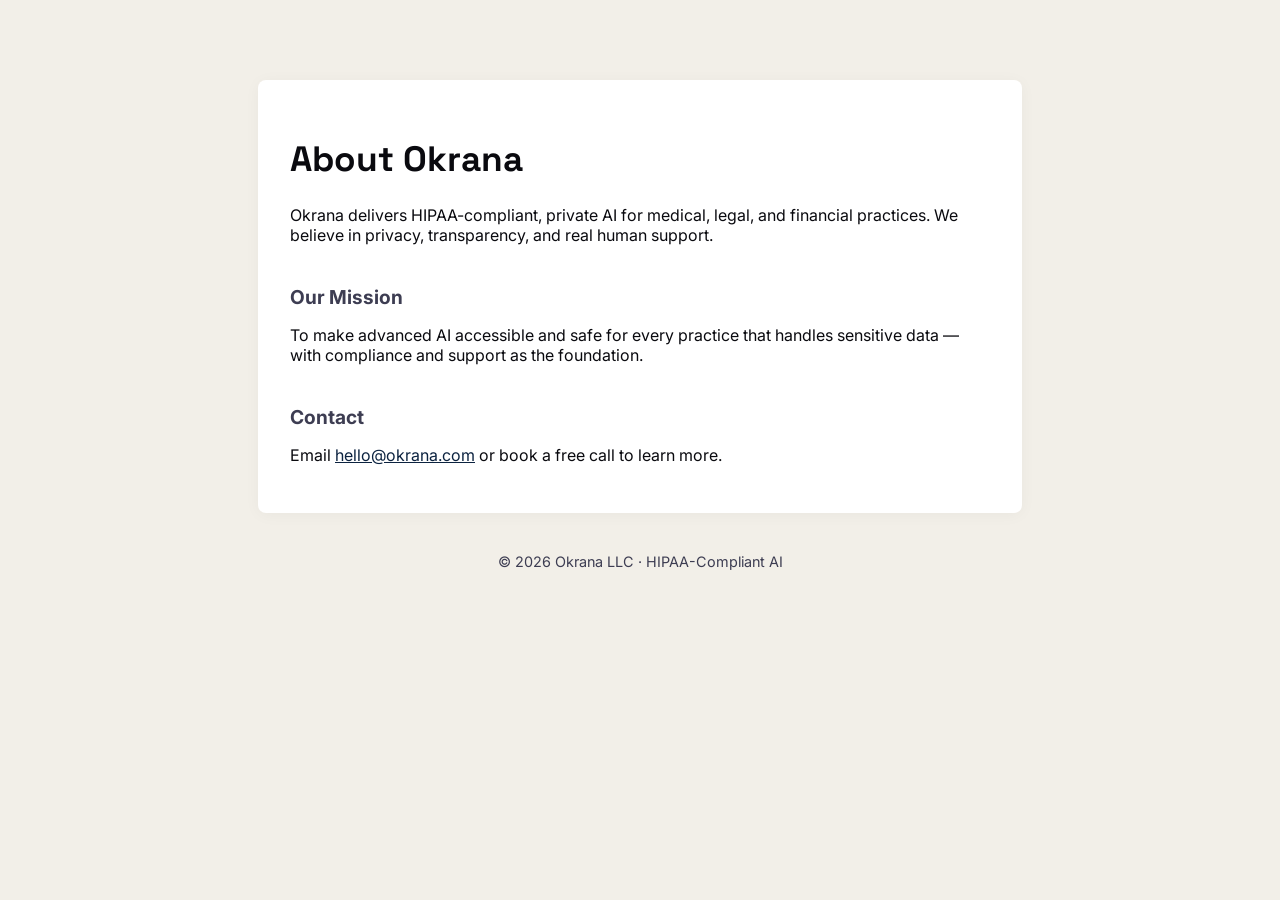
==== about.html @ 49268fcc "new web" ====
<!DOCTYPE html>
<html lang="en">
<head>
  <meta charset="UTF-8"/>
  <meta name="viewport" content="width=device-width,initial-scale=1.0"/>
  <title>About — Okrana</title>
  <link rel="icon" type="image/svg+xml" href="/favicon.svg"/>
  <link href="https://fonts.googleapis.com/css2?family=Space+Grotesk:wght@400;700&family=Inter:wght@300;400;500&display=swap" rel="stylesheet"/>
  <style>body{font-family:'Inter',sans-serif;background:#F2EFE8;color:#0A0A0F;margin:0;padding:0;}main{max-width:700px;margin:80px auto 40px;padding:2rem;background:#fff;border-radius:8px;box-shadow:0 2px 16px rgba(0,0,0,0.04);}h1{font-family:'Space Grotesk',sans-serif;font-size:2.2rem;margin-bottom:1.5rem;}h2{margin-top:2.5rem;font-size:1.2rem;color:#3D3D52;}a{color:#0C2340;text-decoration:underline;}footer{text-align:center;font-size:.9rem;color:#3D3D52;margin:2rem 0 0;}</style>
</head>
<body>
<main>
  <h1>About Okrana</h1>
  <p>Okrana delivers HIPAA-compliant, private AI for medical, legal, and financial practices. We believe in privacy, transparency, and real human support.</p>
  <h2>Our Mission</h2>
  <p>To make advanced AI accessible and safe for every practice that handles sensitive data — with compliance and support as the foundation.</p>
  <h2>Contact</h2>
  <p>Email <a href="mailto:hello@okrana.com">hello@okrana.com</a> or book a free call to learn more.</p>
</main>
<footer>© 2026 Okrana LLC · HIPAA-Compliant AI</footer>
</body>
</html>
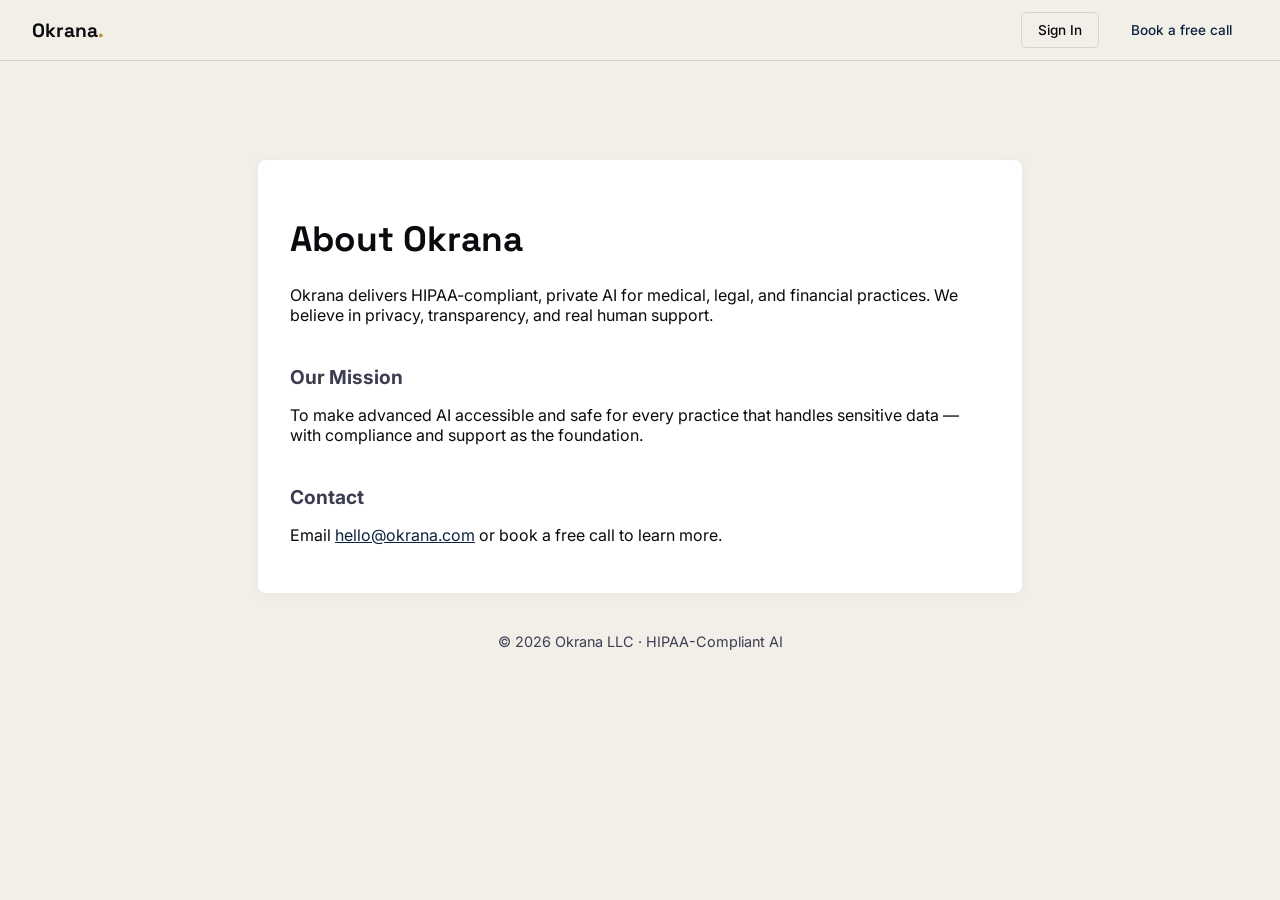
==== commit 09fdaa84: "new web" ====
--- a/about.html
+++ b/about.html
@@ -6,9 +6,16 @@
   <title>About — Okrana</title>
   <link rel="icon" type="image/svg+xml" href="/favicon.svg"/>
   <link href="https://fonts.googleapis.com/css2?family=Space+Grotesk:wght@400;700&family=Inter:wght@300;400;500&display=swap" rel="stylesheet"/>
-  <style>body{font-family:'Inter',sans-serif;background:#F2EFE8;color:#0A0A0F;margin:0;padding:0;}main{max-width:700px;margin:80px auto 40px;padding:2rem;background:#fff;border-radius:8px;box-shadow:0 2px 16px rgba(0,0,0,0.04);}h1{font-family:'Space Grotesk',sans-serif;font-size:2.2rem;margin-bottom:1.5rem;}h2{margin-top:2.5rem;font-size:1.2rem;color:#3D3D52;}a{color:#0C2340;text-decoration:underline;}footer{text-align:center;font-size:.9rem;color:#3D3D52;margin:2rem 0 0;}</style>
+  <style>body{font-family:'Inter',sans-serif;background:#F2EFE8;color:#0A0A0F;margin:0;padding-top:60px;}main{max-width:700px;margin:100px auto 40px;padding:2rem;background:#fff;border-radius:8px;box-shadow:0 2px 16px rgba(0,0,0,0.04);}h1{font-family:'Space Grotesk',sans-serif;font-size:2.2rem;margin-bottom:1.5rem;}h2{margin-top:2.5rem;font-size:1.2rem;color:#3D3D52;}a{color:#0C2340;text-decoration:underline;}footer{text-align:center;font-size:.9rem;color:#3D3D52;margin:2rem 0 0;}nav{position:fixed;top:0;left:0;right:0;display:flex;justify-content:space-between;align-items:center;height:60px;padding:0 2rem;background:#F2EFE8;border-bottom:1px solid #D9D4C9;z-index:100;} .logo{font-family:'Space Grotesk',sans-serif;font-size:1.2rem;font-weight:700;color:#0A0A0F;text-decoration:none;} .logo span{color:#B8902A;} .nav-actions{display:flex;align-items:center;gap:1rem;} .nav-cta{font-family:'Inter',sans-serif;font-size:.85rem;font-weight:500;padding:.55rem 1rem;border-radius:4px;text-decoration:none;display:inline-block;transition:all .15s;} .nav-cta:hover{opacity:.9;} .nav-signin{background:transparent;color:#0A0A0F;border:1px solid #D9D4C9;} .nav-signin:hover{background:#E8E4DB;} </style>
 </head>
 <body>
+<nav>
+  <a href="/" class="logo">Okrana<span>.</span></a>
+  <div class="nav-actions">
+    <a href="signin.html" class="nav-cta nav-signin">Sign In</a>
+    <a href="/" class="nav-cta">Book a free call</a>
+  </div>
+</nav>
 <main>
   <h1>About Okrana</h1>
   <p>Okrana delivers HIPAA-compliant, private AI for medical, legal, and financial practices. We believe in privacy, transparency, and real human support.</p>
